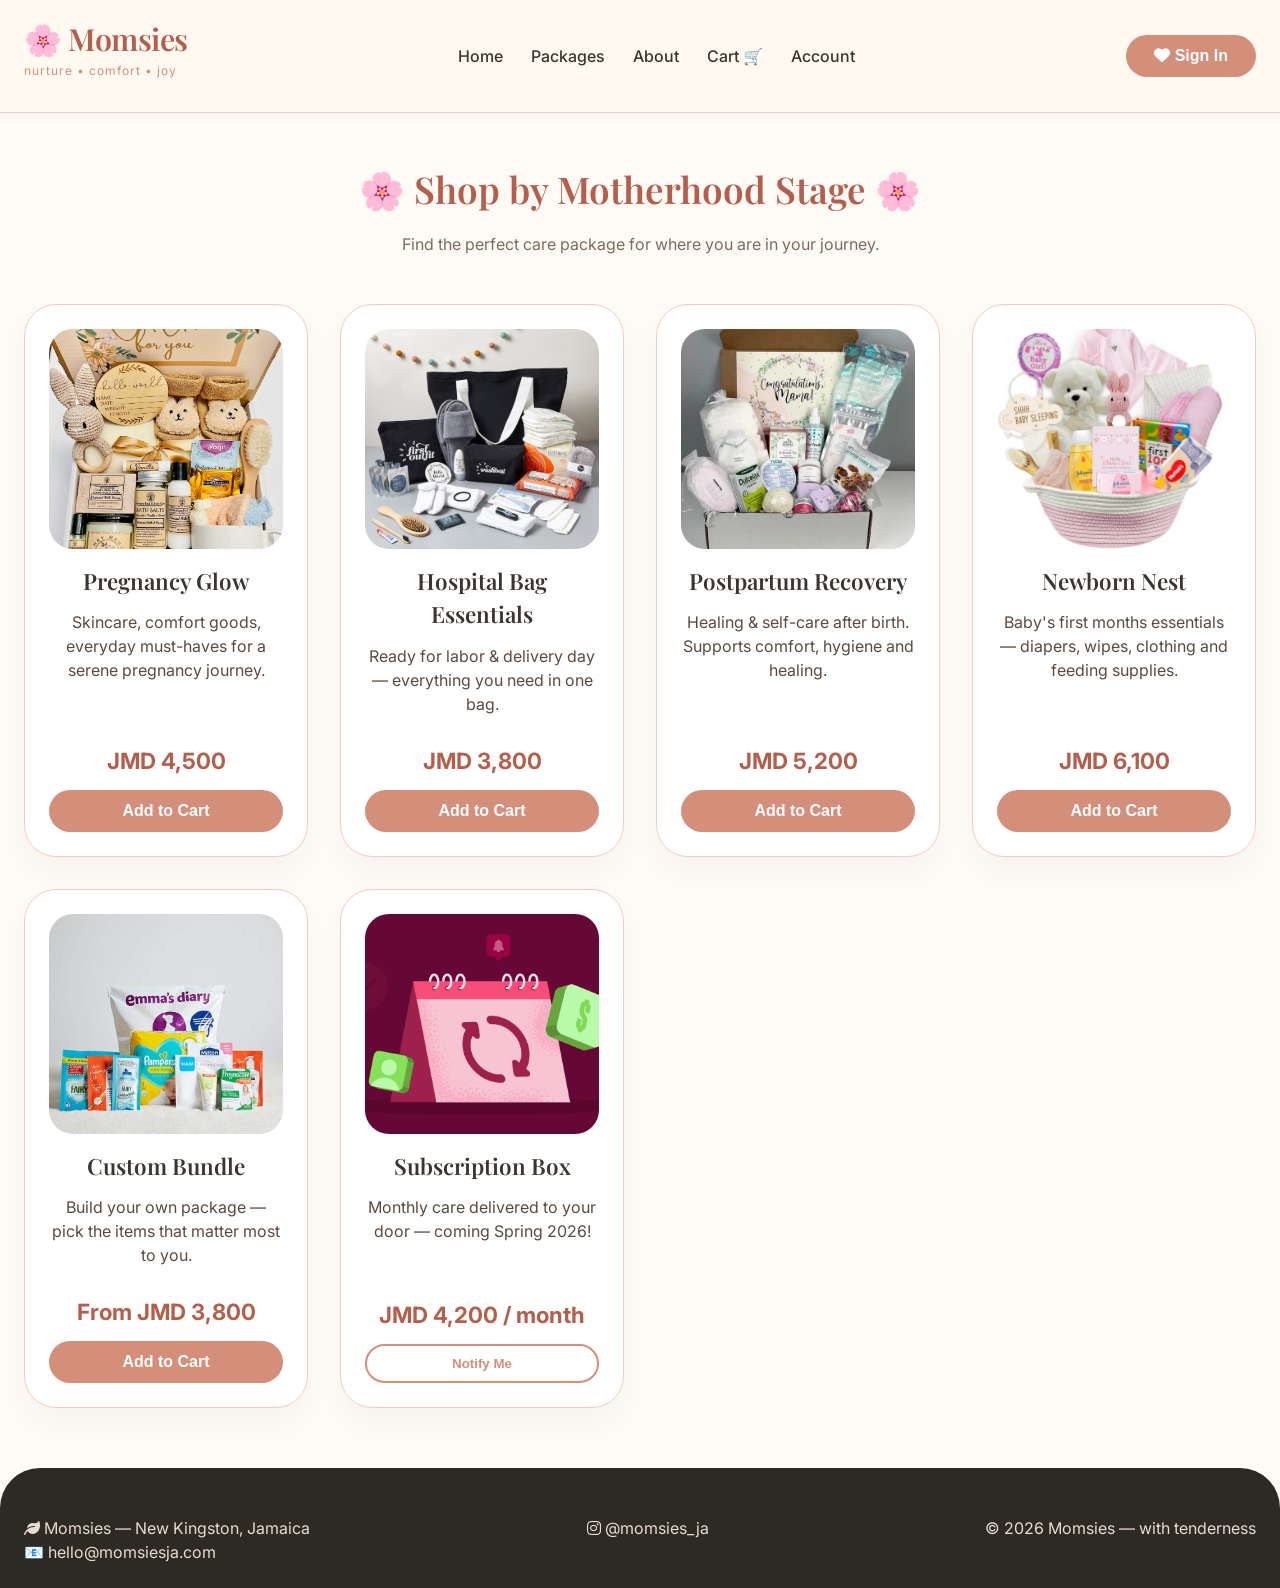
==== category.html @ df173453 "Add files via upload" ====
<!DOCTYPE html>
<html lang="en">

<head>
    <meta charset="UTF-8">
    <meta name="viewport" content="width=device-width, initial-scale=1.0">
    <title>Shop by Stage — Momsies</title>
    <link
        href="https://fonts.googleapis.com/css2?family=Inter:wght@300;400;500;600;700&family=Playfair+Display:wght@400;500;600;700&display=swap"
        rel="stylesheet">
    <link rel="stylesheet" href="https://cdnjs.cloudflare.com/ajax/libs/font-awesome/6.0.0-beta3/css/all.min.css">
    <link rel="stylesheet" href="style.css">
    <style>
        .cart-count {
            background-color: var(--deep-terracotta);
            color: white;
            border-radius: 50%;
            padding: 2px 8px;
            font-size: 12px;
            margin-left: 5px;
            display: none;
        }

        .user-greeting {
            display: flex;
            align-items: center;
            gap: 12px;
        }

        .user-name {
            font-weight: 500;
            color: var(--deep-terracotta);
        }
    </style>
</head>

<body>
    <div class="navbar">
        <div class="container nav-flex">
            <div class="logo">
                <h1>🌸 Momsies</h1>
                <p>nurture • comfort • joy</p>
            </div>
            <ul class="nav-links">
                <li><a href="index.html">Home</a></li>
                <li><a href="category.html">Packages</a></li>
                <li><a href="about.html">About</a></li>
                <li><a href="cart.html">Cart 🛒 <span class="cart-count" id="cartCount">0</span></a></li>
                <li><a href="account.html">Account</a></li>
            </ul>
            <div id="authSection"></div>
        </div>
    </div>

    <div class="container">
        <h1 class="section-title" style="margin-top: 48px;">🌸 Shop by Motherhood Stage 🌸</h1>
        <p class="section-sub">Find the perfect care package for where you are in your journey.</p>

        <div class="product-grid">
            <div class="product-card">
                <img src="Pregnancy Glow (inside box).jpg.webp" alt="Pregnancy care package" class="product-img">
                <h3>Pregnancy Glow</h3>
                <p>Skincare, comfort goods, everyday must-haves for a serene pregnancy journey.</p>
                <div class="price">JMD 4,500</div>
                <button class="btn-primary"
                    onclick="addProductToCart('pregnancy_001', 'Pregnancy Glow Package', 4500, 'Pregnancy Glow (inside box).jpg.webp')">Add
                    to Cart</button>
            </div>

            <div class="product-card">
                <img src="preganncy package hospital.jpg.avif" alt="Hospital bag essentials" class="product-img">
                <h3>Hospital Bag Essentials</h3>
                <p>Ready for labor & delivery day — everything you need in one bag.</p>
                <div class="price">JMD 3,800</div>
                <button class="btn-primary" onclick="addProductToCart('preganncy package hospital.jpg.avif')">Add
                    to Cart</button>
            </div>

            <div class="product-card">
                <img src="postpartum 2.jpg.webp" alt="Postpartum recovery package" class="product-img">
                <h3>Postpartum Recovery</h3>
                <p>Healing & self-care after birth. Supports comfort, hygiene and healing.</p>
                <div class="price">JMD 5,200</div>
                <button class="btn-primary"
                    onclick="addProductToCart('postpartum_001', 'Postpartum Recovery Package', 5200, 'postpartum 2.jpg.webp')">Add
                    to Cart</button>
            </div>

            <div class="product-card">
                <img src="newborn package 2.jpg" alt="Newborn baby package" class="product-img">
                <h3>Newborn Nest</h3>
                <p>Baby's first months essentials — diapers, wipes, clothing and feeding supplies.</p>
                <div class="price">JMD 6,100</div>
                <button class="btn-primary"
                    onclick="addProductToCart('newborn_001', 'Newborn Nest Package', 6100, 'newborn package 2.jpg')">Add
                    to Cart</button>
            </div>

            <div class="product-card">
                <img src="custum bundle.jpg" alt="Custom care bundle" class="product-img">
                <h3>Custom Bundle</h3>
                <p>Build your own package — pick the items that matter most to you.</p>
                <div class="price">From JMD 3,800</div>
                <button class="btn-primary"
                    onclick="addProductToCart('custom_001', 'Custom Bundle', 3800, 'custum bundle.jpg')">Add
                    to Cart</button>
            </div>

            <div class="product-card">
                <img src="subscription-apps-meta.png" alt="Subscription box" class="product-img">
                <h3>Subscription Box</h3>
                <p>Monthly care delivered to your door — coming Spring 2026!</p>
                <div class="price">JMD 4,200 / month</div>
                <button class="btn-secondary"
                    onclick="alert('📅 Subscription boxes coming Spring 2026! Join our waitlist.')">Notify Me</button>
            </div>
        </div>
    </div>

    <footer>
        <div class="container footer-grid">
            <div><i class="fas fa-leaf"></i> Momsies — New Kingston, Jamaica<br>📧 hello@momsiesja.com</div>
            <div><i class="fab fa-instagram"></i> @momsies_ja</div>
            <div>© 2026 Momsies — with tenderness</div>
        </div>
    </footer>

    <script src="cart.js"></script>
    <script>
        function addProductToCart(id, name, price, image) {
            if (typeof addToCart === 'function') {
                addToCart(id, name, price, image);
            } else {
                let cart = JSON.parse(localStorage.getItem('momsiesCart')) || [];
                const existing = cart.find(item => item.id === id);
                if (existing) {
                    existing.quantity += 1;
                } else {
                    cart.push({ id: id, name: name, price: price, image: image, quantity: 1 });
                }
                localStorage.setItem('momsiesCart', JSON.stringify(cart));
                alert(name + ' added to cart!');
            }
            updateCartCountDisplay();
        }

        function updateCartCountDisplay() {
            const cart = JSON.parse(localStorage.getItem('momsiesCart')) || [];
            const totalItems = cart.reduce((sum, item) => sum + item.quantity, 0);
            const cartCountSpan = document.getElementById('cartCount');
            if (cartCountSpan) {
                if (totalItems > 0) {
                    cartCountSpan.textContent = totalItems;
                    cartCountSpan.style.display = 'inline-flex';
                } else {
                    cartCountSpan.style.display = 'none';
                }
            }
        }

        function updateAuthSection() {
            const authSection = document.getElementById('authSection');
            if (!authSection) return;
            const loggedInUser = localStorage.getItem('momsiesLoggedInUser');

            if (loggedInUser) {
                const user = JSON.parse(loggedInUser);
                authSection.innerHTML = '<div class="user-greeting"><span class="user-name"><i class="fas fa-heart"></i> Hello, ' + user.name + '!</span><button class="btn-outline" onclick="handleLogout()" style="padding: 6px 16px;">Sign Out</button></div>';
            } else {
                authSection.innerHTML = '<a href="login.html"><button class="btn-primary"><i class="fas fa-heart"></i> Sign In</button></a>';
            }
        }

        function handleLogout() {
            localStorage.removeItem('momsiesLoggedInUser');
            alert('🌸 You have been logged out. Come back soon!');
            updateAuthSection();
            updateCartCountDisplay();
        }

        document.addEventListener('DOMContentLoaded', function () {
            updateAuthSection();
            updateCartCountDisplay();
        });
    </script>
</body>

</html>
---- style.css ----
/* -------------------------------------------
   Momsies - Master Stylesheet
   Colors: Warm, motherly, positive
   Last Updated: April 10, 2026
   ------------------------------------------- */

* {
    margin: 0;
    padding: 0;
    box-sizing: border-box;
}

body {
    font-family: 'Inter', 'Segoe UI', Tahoma, Geneva, Verdana, sans-serif;
    background: #fefaf5;
    color: #2d2a24;
    line-height: 1.5;
}

/* Color Variables */
:root {
    --blush: #f7c9c0;
    --soft-mauve: #e9b6af;
    --dusty-rose: #d48f7b;
    --deep-terracotta: #b45f4b;
    --cream: #fff9f2;
    --warm-gray: #f5ede6;
    --charcoal: #3b3530;
    --gold-accent: #e3b87c;
    --sage: #b0bea9;
    --honey: #f5d7b3;
}

/* Container */
.container {
    max-width: 1280px;
    margin: 0 auto;
    padding: 0 24px;
}

/* Typography */
h1,
h2,
h3,
.logo-font {
    font-family: 'Playfair Display', 'Georgia', 'Times New Roman', serif;
}

h1 {
    font-size: 3rem;
    color: var(--deep-terracotta);
    margin-bottom: 1rem;
}

h2 {
    font-size: 2rem;
    color: var(--deep-terracotta);
    margin-bottom: 1rem;
}

h3 {
    font-size: 1.5rem;
    margin-bottom: 0.75rem;
    color: var(--charcoal);
}

p {
    margin-bottom: 1rem;
    color: #5a4a40;
}

a {
    text-decoration: none;
    color: var(--deep-terracotta);
    transition: color 0.2s ease;
}

a:hover {
    color: var(--dusty-rose);
}

/* Section Titles */
.section-title {
    text-align: center;
    font-family: 'Playfair Display', serif;
    font-size: 2.3rem;
    font-weight: 600;
    color: var(--deep-terracotta);
    margin-bottom: 16px;
}

.section-sub {
    text-align: center;
    color: #7e6a5e;
    max-width: 680px;
    margin: 0 auto 48px;
}

/* Buttons */
.btn-primary {
    background: var(--dusty-rose);
    color: white;
    padding: 12px 28px;
    border-radius: 40px;
    font-weight: 600;
    border: none;
    cursor: pointer;
    transition: all 0.2s ease;
    font-size: 1rem;
    display: inline-block;
    text-align: center;
}

.btn-primary:hover {
    background: var(--deep-terracotta);
    transform: translateY(-2px);
    color: white;
}

.btn-secondary {
    background: transparent;
    border: 2px solid var(--dusty-rose);
    color: var(--dusty-rose);
    padding: 10px 24px;
    border-radius: 40px;
    font-weight: 600;
    cursor: pointer;
    transition: all 0.2s ease;
    display: inline-block;
    text-align: center;
}

.btn-secondary:hover {
    background: var(--dusty-rose);
    color: white;
}

.btn-outline {
    background: transparent;
    border: 1px solid var(--deep-terracotta);
    color: var(--deep-terracotta);
    padding: 8px 20px;
    border-radius: 40px;
    cursor: pointer;
    transition: all 0.2s ease;
}

.btn-outline:hover {
    background: var(--deep-terracotta);
    color: white;
}

.btn-block {
    display: block;
    width: 100%;
}

/* Navigation Bar */
.navbar {
    background: rgba(255, 249, 242, 0.96);
    backdrop-filter: blur(10px);
    position: sticky;
    top: 0;
    z-index: 100;
    padding: 16px 0;
    border-bottom: 1px solid var(--blush);
    box-shadow: 0 4px 12px rgba(0, 0, 0, 0.02);
}

.nav-flex {
    display: flex;
    justify-content: space-between;
    align-items: center;
    flex-wrap: wrap;
    gap: 20px;
}

.logo h1 {
    font-size: 1.9rem;
    font-weight: 600;
    color: var(--deep-terracotta);
    letter-spacing: -0.5px;
    margin-bottom: 0;
}

.logo p {
    font-size: 0.75rem;
    color: var(--dusty-rose);
    letter-spacing: 1px;
}

.nav-links {
    display: flex;
    gap: 28px;
    list-style: none;
    flex-wrap: wrap;
}

.nav-links a {
    text-decoration: none;
    font-weight: 500;
    color: var(--charcoal);
    transition: 0.2s;
}

.nav-links a:hover {
    color: var(--deep-terracotta);
    border-bottom: 2px solid var(--gold-accent);
}

/* Hero Section */
.hero {
    background: linear-gradient(120deg, #fff3eb 0%, #fee9e2 100%);
    border-radius: 0 0 50px 50px;
    padding: 60px 0 80px;
    margin-bottom: 40px;
}

.hero-grid {
    display: flex;
    flex-wrap: wrap;
    align-items: center;
    gap: 40px;
}

.hero-content {
    flex: 1;
}

.hero-badge {
    background: var(--gold-accent);
    display: inline-block;
    padding: 6px 16px;
    border-radius: 40px;
    font-size: 0.8rem;
    font-weight: 600;
    color: #3b2a24;
    margin-bottom: 20px;
}

.hero-content h1 {
    font-size: 3.4rem;
    line-height: 1.2;
    margin-bottom: 20px;
}

.hero-content p {
    font-size: 1.2rem;
    color: #5a4a40;
    margin-bottom: 30px;
}

.hero-image {
    flex: 1;
    text-align: center;
}

.hero-image img {
    max-width: 100%;
    border-radius: 32px;
    box-shadow: 0 20px 40px rgba(0, 0, 0, 0.1);
}

/* Product Grid */
.product-grid {
    display: grid;
    grid-template-columns: repeat(auto-fit, minmax(280px, 1fr));
    gap: 32px;
    margin: 40px 0;
}

.product-card {
    background: white;
    border-radius: 32px;
    padding: 24px;
    box-shadow: 0 15px 30px rgba(0, 0, 0, 0.03);
    transition: all 0.25s ease;
    border: 1px solid var(--blush);
    text-align: center;
}

.product-card:hover {
    transform: translateY(-8px);
    box-shadow: 0 25px 35px rgba(180, 95, 75, 0.08);
    border-color: var(--gold-accent);
}

.product-img {
    width: 100%;
    border-radius: 24px;
    height: 220px;
    object-fit: cover;
    margin-bottom: 16px;
}

.product-icon {
    font-size: 3rem;
    color: var(--dusty-rose);
    margin-bottom: 16px;
}

.product-card h3 {
    font-size: 1.4rem;
    font-weight: 600;
    margin-bottom: 12px;
}

.price {
    font-weight: 700;
    color: var(--deep-terracotta);
    font-size: 1.4rem;
    margin: 12px 0;
}

.original-price {
    text-decoration: line-through;
    color: #aaa;
    font-size: 0.9rem;
    margin-right: 8px;
}

.tag {
    background: var(--cream);
    display: inline-block;
    padding: 5px 12px;
    border-radius: 30px;
    font-size: 0.75rem;
    font-weight: 500;
    margin: 8px 0;
}

/* Cart Table */
.cart-table {
    width: 100%;
    border-collapse: collapse;
    background: white;
    border-radius: 28px;
    overflow: hidden;
}

.cart-table th,
.cart-table td {
    padding: 16px;
    text-align: left;
    border-bottom: 1px solid var(--blush);
}

.cart-table th {
    background: var(--warm-gray);
    color: var(--deep-terracotta);
    font-weight: 600;
}

.cart-summary {
    background: var(--warm-gray);
    border-radius: 28px;
    padding: 24px;
    margin-top: 24px;
}

.cart-summary h3 {
    margin-bottom: 16px;
    border-bottom: 1px solid var(--blush);
    padding-bottom: 8px;
}

/* Checkout Page */
.checkout-grid {
    display: grid;
    grid-template-columns: 1fr 380px;
    gap: 32px;
}

@media (max-width: 768px) {
    .checkout-grid {
        grid-template-columns: 1fr;
    }
}

.form-group {
    margin-bottom: 20px;
}

.form-group label {
    display: block;
    margin-bottom: 8px;
    font-weight: 500;
    color: var(--charcoal);
}

.form-group input,
.form-group select,
.form-group textarea {
    width: 100%;
    padding: 12px 16px;
    border: 1px solid var(--blush);
    border-radius: 24px;
    font-family: inherit;
    font-size: 1rem;
    transition: border 0.2s ease;
}

.form-group input:focus,
.form-group select:focus,
.form-group textarea:focus {
    outline: none;
    border-color: var(--dusty-rose);
}

.order-summary {
    background: var(--warm-gray);
    border-radius: 28px;
    padding: 24px;
    position: sticky;
    top: 100px;
}

.order-summary h3 {
    margin-bottom: 16px;
    border-bottom: 1px solid var(--blush);
    padding-bottom: 8px;
}

.order-item {
    display: flex;
    justify-content: space-between;
    margin-bottom: 12px;
}

/* Footer */
footer {
    background: #2d2a24;
    color: #e6dbd2;
    padding: 48px 0 24px;
    margin-top: 60px;
    border-radius: 40px 40px 0 0;
}

.footer-grid {
    display: flex;
    flex-wrap: wrap;
    justify-content: space-between;
    gap: 32px;
}

.footer-grid a {
    color: #e6dbd2;
    text-decoration: none;
}

.footer-grid a:hover {
    color: var(--gold-accent);
}

/* Forms & Cards */
.card {
    background: white;
    border-radius: 28px;
    padding: 32px;
    box-shadow: 0 10px 20px rgba(0, 0, 0, 0.03);
    border: 1px solid var(--blush);
}

/* Utility Classes */
.text-center {
    text-align: center;
}

.mt-1 {
    margin-top: 0.5rem;
}

.mt-2 {
    margin-top: 1rem;
}

.mt-3 {
    margin-top: 1.5rem;
}

.mt-4 {
    margin-top: 2rem;
}

.mt-5 {
    margin-top: 3rem;
}

.mb-1 {
    margin-bottom: 0.5rem;
}

.mb-2 {
    margin-bottom: 1rem;
}

.mb-3 {
    margin-bottom: 1.5rem;
}

.mb-4 {
    margin-bottom: 2rem;
}

.mb-5 {
    margin-bottom: 3rem;
}

.w-100 {
    width: 100%;
}

/* Responsive Design */
@media (max-width: 768px) {
    h1 {
        font-size: 2rem;
    }

    h2 {
        font-size: 1.5rem;
    }

    .hero-content h1 {
        font-size: 2.2rem;
    }

    .section-title {
        font-size: 1.8rem;
    }

    .nav-flex {
        flex-direction: column;
    }

    .nav-links {
        justify-content: center;
    }

    .hero-grid {
        flex-direction: column;
        text-align: center;
    }

    .product-grid {
        grid-template-columns: 1fr;
    }

    .footer-grid {
        flex-direction: column;
        text-align: center;
    }

    .cart-table {
        font-size: 0.85rem;
    }

    .cart-table th,
    .cart-table td {
        padding: 10px;
    }
}

/* Animations */
@keyframes fadeIn {
    from {
        opacity: 0;
        transform: translateY(20px);
    }

    to {
        opacity: 1;
        transform: translateY(0);
    }
}

.product-card {
    animation: fadeIn 0.5s ease forwards;
}

.product-card:nth-child(1) {
    animation-delay: 0.1s;
}

.product-card:nth-child(2) {
    animation-delay: 0.2s;
}

.product-card:nth-child(3) {
    animation-delay: 0.3s;
}

.cart-count {
    background-color: var(--deep-terracotta);
    color: white;
    border-radius: 50%;
    padding: 2px 8px;
    font-size: 12px;
    margin-left: 5px;
    display: inline-flex;
    align-items: center;
    justify-content: center;
    min-width: 20px;
    height: 20px;
}

/* Animation for add to cart */
@keyframes fadeInOut {
    0% {
        opacity: 0;
        transform: translateY(20px);
    }

    15% {
        opacity: 1;
        transform: translateY(0);
    }

    85% {
        opacity: 1;
        transform: translateY(0);
    }

    100% {
        opacity: 0;
        transform: translateY(-20px);
    }
}

/* Cart item image */
.cart-item-img {
    width: 80px;
    height: 80px;
    object-fit: cover;
    border-radius: 16px;
}

/* Quantity input */
.quantity-input {
    width: 70px;
    padding: 8px;
    border-radius: 20px;
    border: 1px solid var(--blush);
    text-align: center;
}

/* Empty cart */
.empty-cart {
    text-align: center;
    padding: 60px 20px;
}

.empty-cart i {
    font-size: 4rem;
    color: var(--dusty-rose);
    margin-bottom: 20px;
}

/* ========================================
   FIXED: Equal height product cards
   HOVER: Bouncing lift effect
   ======================================== */

/* Make all product cards the same height */
.product-grid {
    display: grid;
    grid-template-columns: repeat(auto-fit, minmax(280px, 1fr));
    gap: 32px;
    margin: 40px 0;
    align-items: stretch;
}

.product-card {
    background: white;
    border-radius: 32px;
    padding: 24px;
    box-shadow: 0 15px 30px rgba(0, 0, 0, 0.03);
    transition: all 0.3s ease;
    border: 1px solid var(--blush);
    text-align: center;
    display: flex;
    flex-direction: column;
    height: 100%;
}

/* Fix for product image */
.product-img {
    width: 100%;
    border-radius: 24px;
    height: 220px;
    object-fit: cover;
    margin-bottom: 16px;
}

/* Make description area flexible */
.product-card p {
    flex-grow: 1;
    margin-bottom: 16px;
}

/* Price stays consistent */
.product-card .price {
    margin: 12px 0;
}

/* Button stays at bottom */
.product-card .btn-primary,
.product-card .btn-secondary {
    margin-top: auto;
    width: 100%;
}

/* ========================================
   BOUNCING HOVER EFFECT
   ======================================== */

.product-card:hover {
    transform: translateY(-10px) scale(1.02);
    box-shadow: 0 25px 40px rgba(180, 95, 75, 0.15);
    border-color: var(--gold-accent);
    cursor: pointer;
}

/* Bounce animation on hover */
@keyframes bounce {

    0%,
    100% {
        transform: translateY(-10px) scale(1.02);
    }

    50% {
        transform: translateY(-15px) scale(1.02);
    }
}

.product-card:hover {
    animation: bounce 0.5s ease;
}

/* Button hover effect inside card */
.product-card:hover .btn-primary {
    background: var(--deep-terracotta);
    transform: scale(1.02);
}

/* Image slight zoom on hover */
.product-card:hover .product-img {
    transform: scale(1.02);
    transition: transform 0.3s ease;
}

/* ========================================
   ADDITIONAL CARD FIXES
   ======================================== */

/* Ensure all cards on category page are equal */
.category-grid .product-card {
    height: 100%;
    display: flex;
    flex-direction: column;
}

/* Make tag stay at top */
.tag {
    align-self: center;
    margin-bottom: 12px;
}
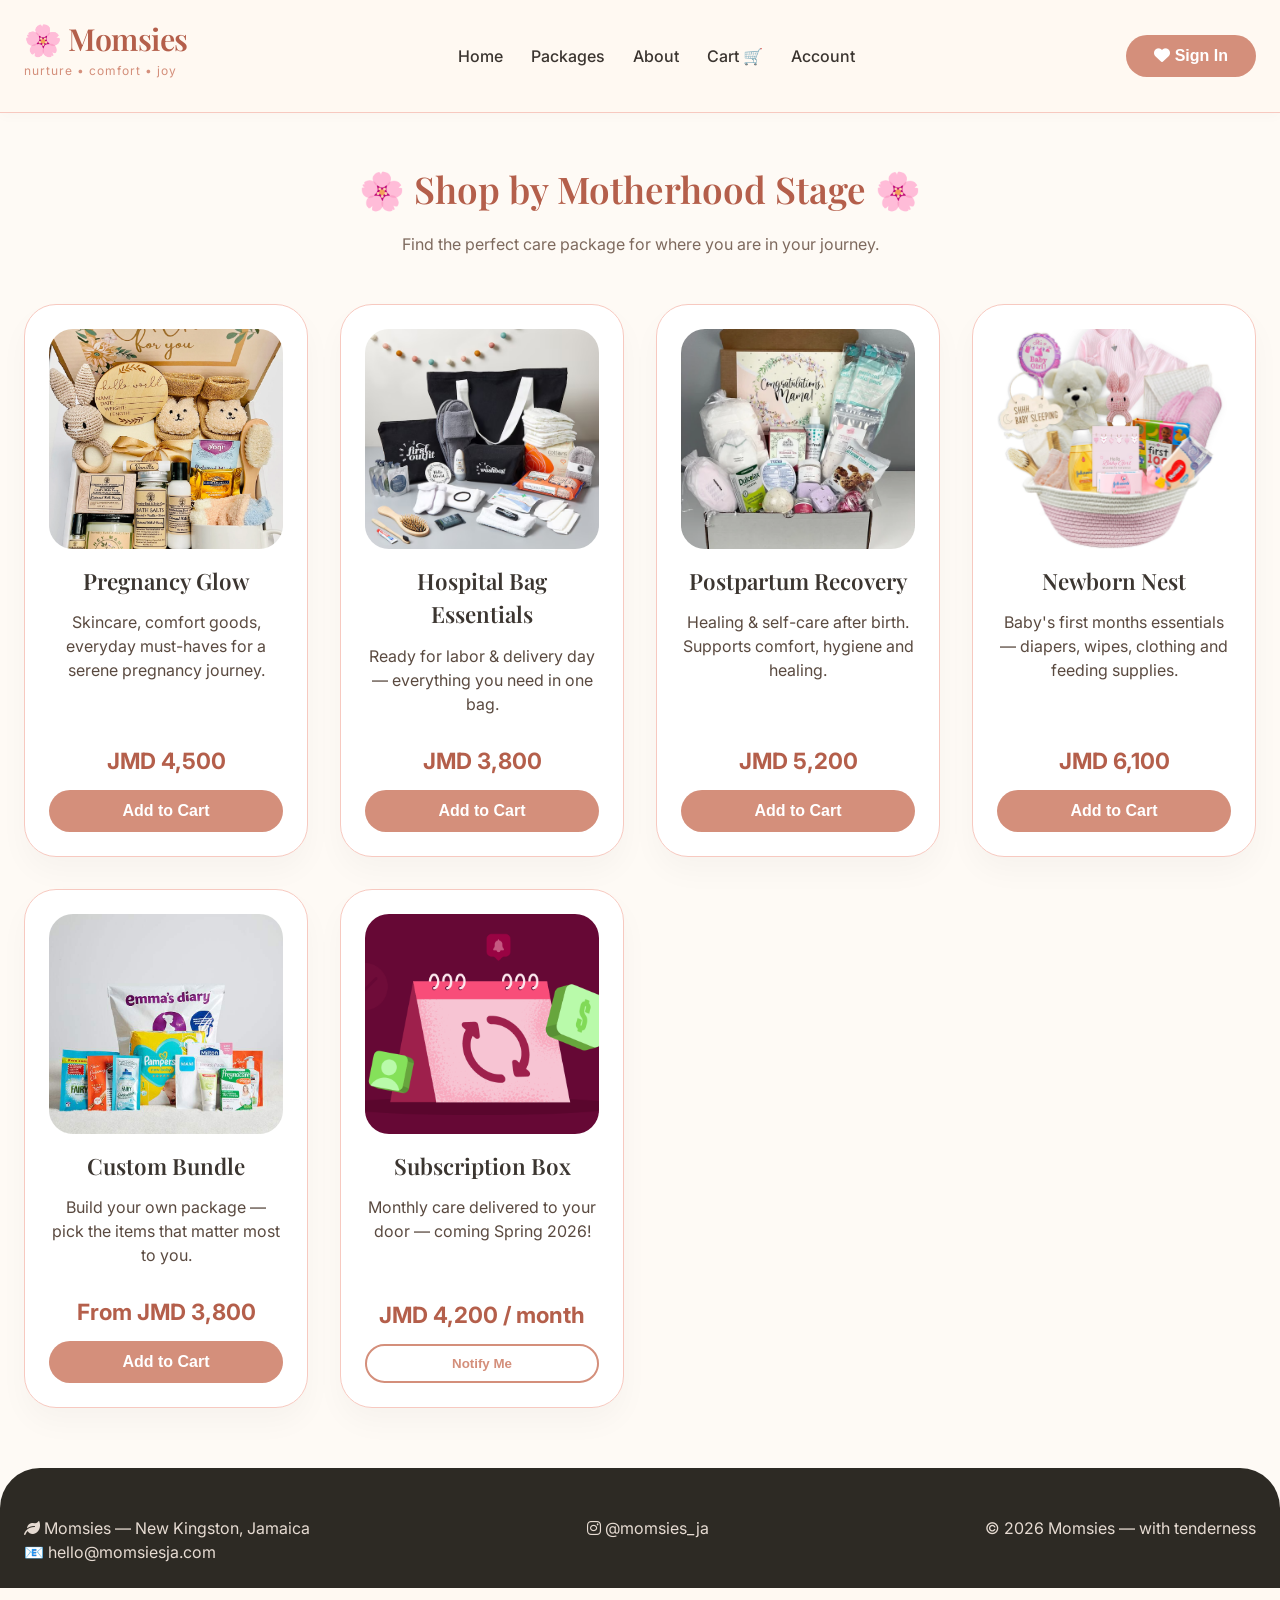
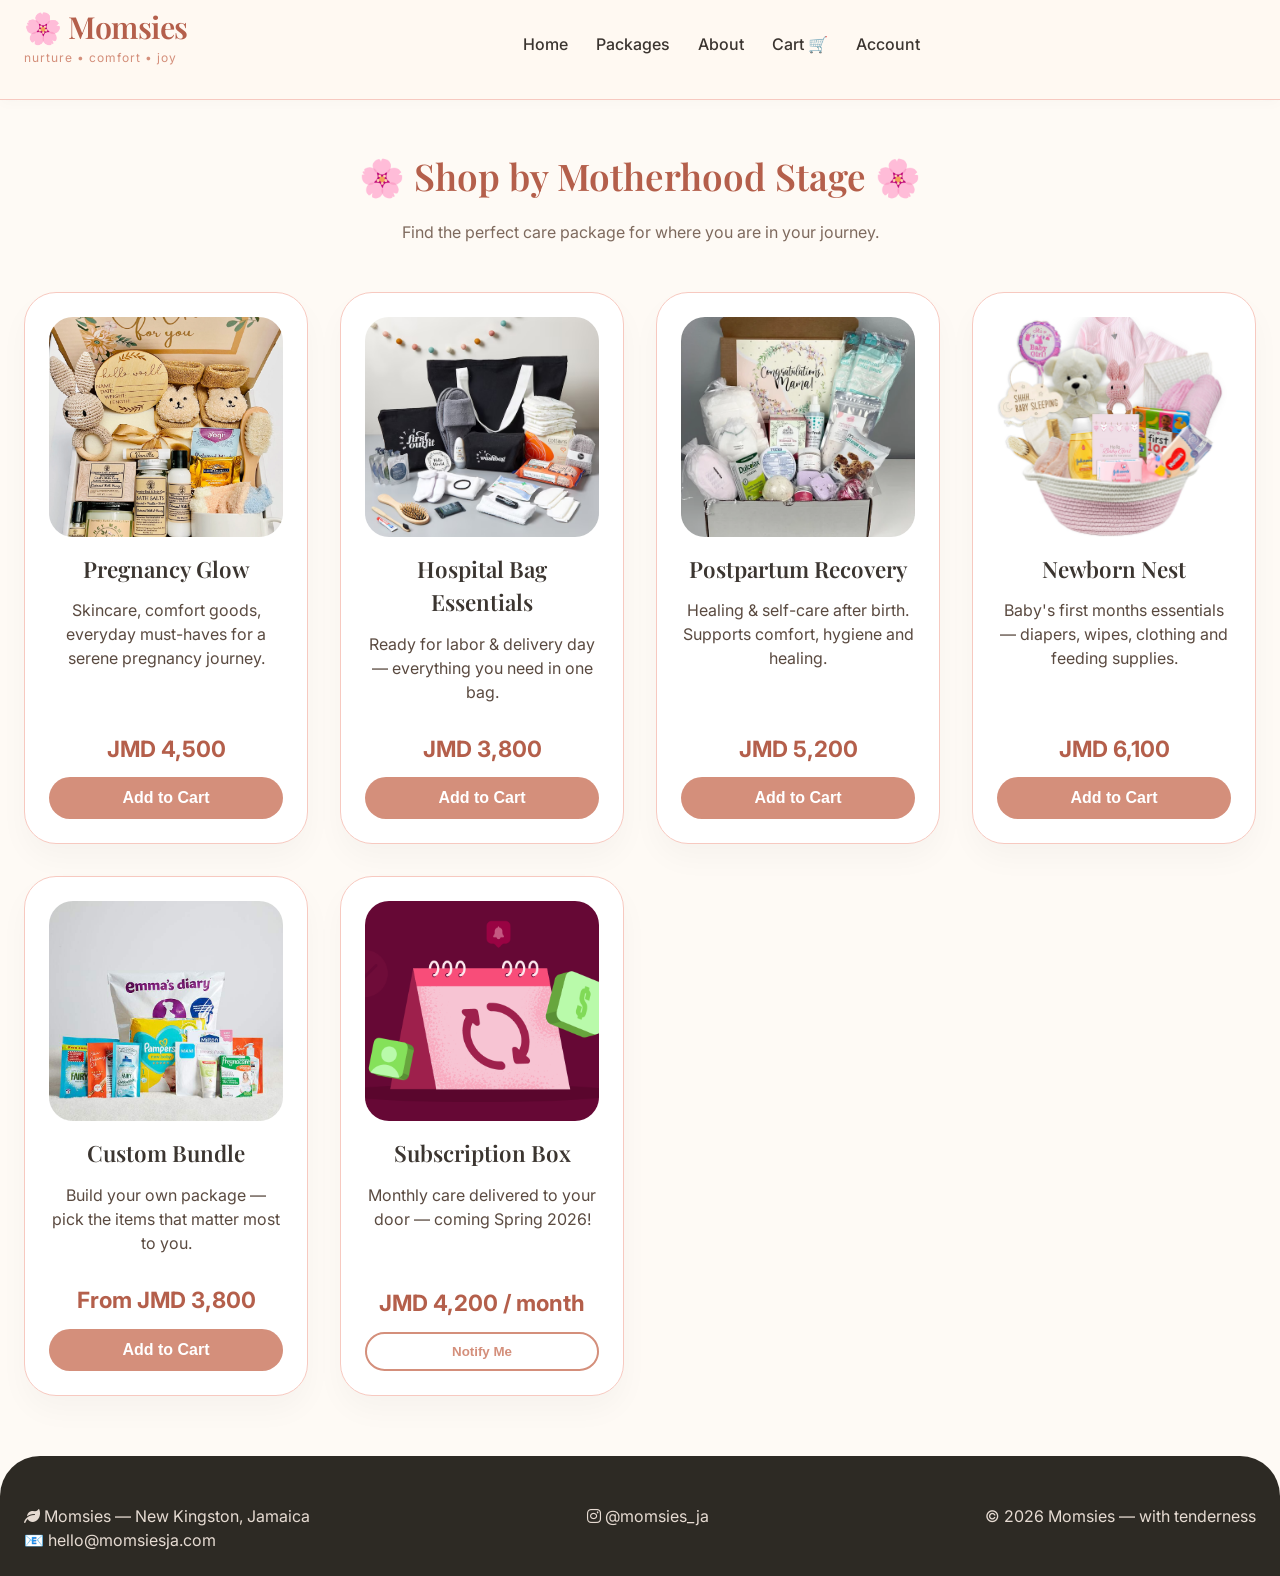
==== commit 58663c31: "Update category.html" ====
--- a/category.html
+++ b/category.html
@@ -72,7 +72,161 @@
                 <h3>Hospital Bag Essentials</h3>
                 <p>Ready for labor & delivery day — everything you need in one bag.</p>
                 <div class="price">JMD 3,800</div>
-                <button class="btn-primary" onclick="addProductToCart('preganncy package hospital.jpg.avif')">Add
+                <button class="btn-primary"
+                    onclick="addProductToCart('hospital_001', 'Hospital Bag Essentials', 3800, 'preganncy package hospital.jpg.avif')">Add
+                    to Cart</button>
+            </div>
+
+            <div class="product-card">
+                <img src="postpartum 2.jpg.webp" alt="Postpartum recovery package" class="product-img">
+                <h3>Postpartum Recovery</h3>
+                <p>Healing & self-care after birth. Supports comfort, hygiene and healing.</p>
+                <div class="price">JMD 5,200</div>
+                <button class="btn-primary"
+                    onclick="addProductToCart('postpartum_001', 'Postpartum Recovery Package', 5200, 'postpartum 2.jpg.webp')">Add
+                    to Cart</button>
+            </div>
+
+            <div class="product-card">
+                <img src="newborn package 2.jpg" alt="Newborn baby package" class="product-img">
+                <h3>Newborn Nest</h3>
+                <p>Baby's first months essentials — diapers, wipes, clothing and feeding supplies.</p>
+                <div class="price">JMD 6,100</div>
+                <button class="btn-primary"
+                    onclick="addProductToCart('newborn_001', 'Newborn Nest Package', 6100, 'newborn package 2.jpg')">Add
+                    to Cart</button>
+            </div>
+
+            <div class="product-card">
+                <img src="custum bundle.jpg" alt="Custom care bundle" class="product-img">
+                <h3>Custom Bundle</h3>
+                <p>Build your own package — pick the items that matter most to you.</p>
+                <div class="price">From JMD 3,800</div>
+                <button class="btn-primary"
+                    onclick="addProductToCart('custom_001', 'Custom Bundle', 3800, 'custum bundle.jpg')">Add
+                    to Cart</button>
+            </div>
+
+            <div class="product-card">
+                <img src="subscription-apps-meta.png" alt="Subscription box" class="product-img">
+                <h3>Subscription Box</h3>
+                <p>Monthly care delivered to your door — coming Spring 2026!</p>
+                <div class="price">JMD 4,200 / month</div>
+                <button class="btn-secondary"
+                    onclick="alert('📅 Subscription boxes coming Spring 2026! Join our waitlist.')">Notify Me</button>
+            </div>
+        </div>
+    </div>
+
+    <footer>
+        <div class="container footer-grid">
+            <div><i class="fas fa-leaf"></i> Momsies — New Kingston, Jamaica<br>📧 hello@momsiesja.com</div>
+            <div><i class="fab fa-instagram"></i> @momsies_ja</div>
+            <div>© 2026 Momsies — with tenderness</div>
+        </div>
+    </footer>
+
+    <script src="cart.js"></script>
+    <script>
+        function addProductToCart(id, name, price, image) {
+            // Use the global addToCart function from cart.js
+            if (typeof addToCart === 'function') {
+                addToCart(id, name, price, image);
+            } else {
+                // Fallback if cart.js not loaded
+                let cart = JSON.parse(localStorage.getItem('momsiesCart')) || [];
+                const existing = cart.find(item => item.id === id);
+                if (existing) {
+                    existing.quantity += 1;
+                } else {
+                    cart.push({ id: id, name: name, price: price, image: image, quantity: 1 });
+                }
+                localStorage.setItem('momsiesCart', JSON.stringify(cart));
+                alert(name + ' added to cart!');
+            }
+            updateCartCountDisplay();
+        }
+
+        function updateCartCountDisplay() {
+            const cart = JSON.parse(localStorage.getItem('momsiesCart')) || [];
+            const totalItems = cart.reduce((sum, item) => sum + item.quantity, 0);
+            const cartCountSpan = document.getElementById('cartCount');
+            if (cartCountSpan) {
+                if (totalItems > 0) {
+                    cartCountSpan.textContent = totalItems;
+                    cartCountSpan.style.display = 'inline-flex';
+                } else {
+                    cartCountSpan.style.display = 'none';
+                }
+            }
+        }
+
+        function updateAuthSection() {
+            const authSection = document.getElementById('authSection');
+            if (!authSection) return;
+            const loggedInUser = localStorage.getItem('momsiesLoggedInUser');
+
+            if (loggedInUser) {
+                const user = JSON.parse(loggedInUser);
+                authSection.innerHTML = '<div class="user-greeting"><span class="user-name"><i class="fas fa-heart"></i> Hello, ' + user.name + '!</span><button class="btn-outline" onclick="handleLogout()" style="padding: 6px 16px;">Sign Out</button></div>';
+            } else {
+                authSection.innerHTML = '<a href="login.html"><button class="btn-primary"><i class="fas fa-heart"></i> Sign In</button></a>';
+            }
+        }
+
+        function handleLogout() {
+            localStorage.removeItem('momsiesLoggedInUser');
+            alert('🌸 You have been logged out. Come back soon!');
+            updateAuthSection();
+            updateCartCountDisplay();
+        }
+
+        document.addEventListener('DOMContentLoaded', function () {
+            updateAuthSection();
+            updateCartCountDisplay();
+        });
+    </script>
+</body>
+
+</html><body>
+    <div class="navbar">
+        <div class="container nav-flex">
+            <div class="logo">
+                <h1>🌸 Momsies</h1>
+                <p>nurture • comfort • joy</p>
+            </div>
+            <ul class="nav-links">
+                <li><a href="index.html">Home</a></li>
+                <li><a href="category.html">Packages</a></li>
+                <li><a href="about.html">About</a></li>
+                <li><a href="cart.html">Cart 🛒 <span class="cart-count" id="cartCount">0</span></a></li>
+                <li><a href="account.html">Account</a></li>
+            </ul>
+            <div id="authSection"></div>
+        </div>
+    </div>
+
+    <div class="container">
+        <h1 class="section-title" style="margin-top: 48px;">🌸 Shop by Motherhood Stage 🌸</h1>
+        <p class="section-sub">Find the perfect care package for where you are in your journey.</p>
+
+        <div class="product-grid">
+            <div class="product-card">
+                <img src="Pregnancy Glow (inside box).jpg.webp" alt="Pregnancy care package" class="product-img">
+                <h3>Pregnancy Glow</h3>
+                <p>Skincare, comfort goods, everyday must-haves for a serene pregnancy journey.</p>
+                <div class="price">JMD 4,500</div>
+                <button class="btn-primary"
+                    onclick="addProductToCart('pregnancy_001', 'Pregnancy Glow Package', 4500, 'Pregnancy Glow (inside box).jpg.webp')">Add
+                    to Cart</button>
+            </div>
+
+            <div class="product-card">
+                <img src="preganncy package hospital.jpg.avif" alt="Hospital bag essentials" class="product-img">
+                <h3>Hospital Bag Essentials</h3>
+                <p>Ready for labor & delivery day — everything you need in one bag.</p>
+                <div class="price">JMD 3,800</div>
+                <button class="btn-primary" onclick="addProductToCart('hospital_001', 'Hospital Bag Essentials', 3800, 'preganncy package hospital.jpg.avif')">Add
                     to Cart</button>
             </div>
 
@@ -185,4 +339,4 @@
     </script>
 </body>
 
-</html>+</html>
